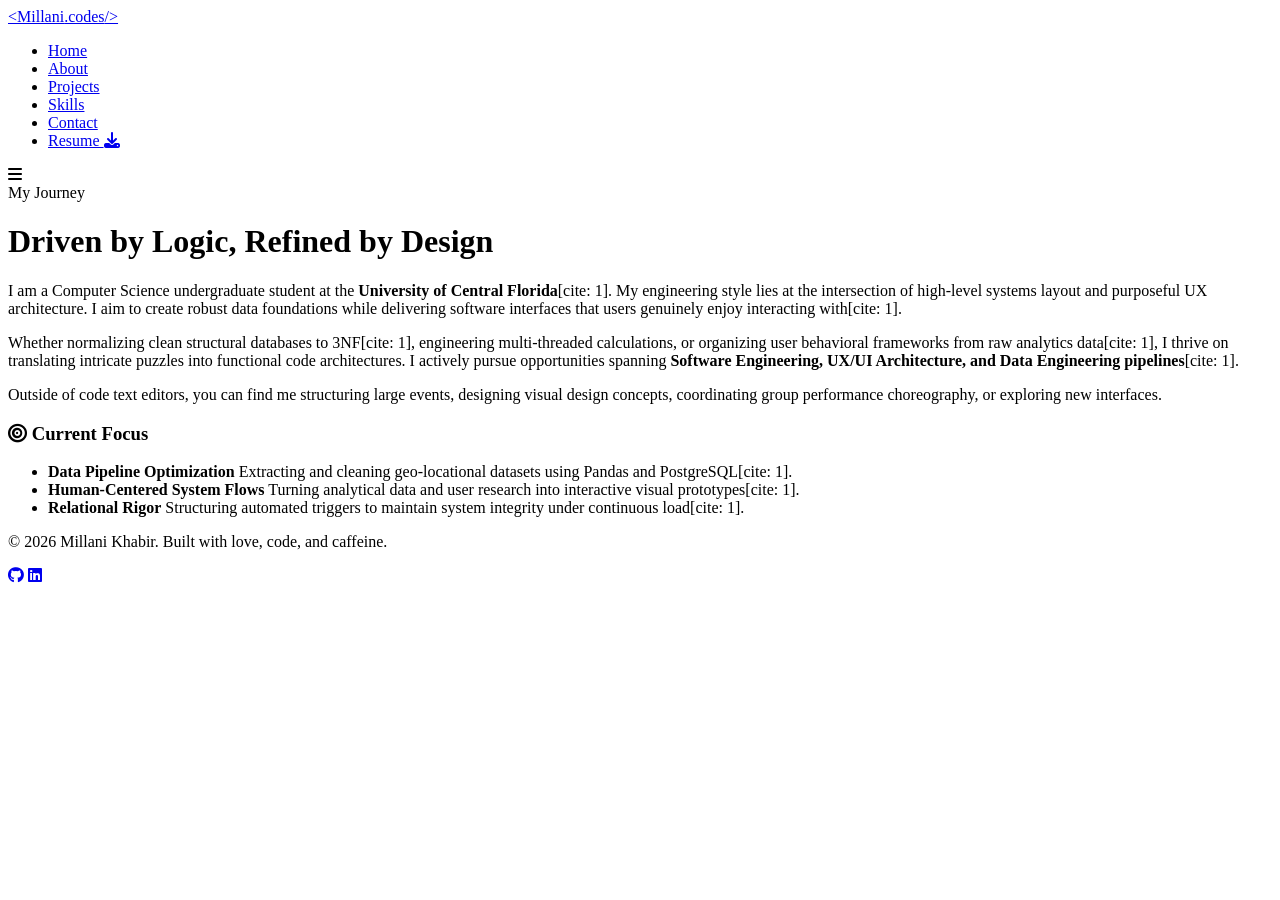
==== about.html @ f168f328 "Add about.html with personal information and layout about section" ====
<!DOCTYPE html>
<html lang="en">
<head>
    <meta charset="UTF-8">
    <meta name="viewport" content="width=device-width, initial-scale=1.0">
    <title>About Me | Millani Khabir</title>
    <link rel="stylesheet" href="style.css">
    <link rel="stylesheet" href="https://cdnjs.cloudflare.com/ajax/libs/font-awesome/6.4.0/css/all.min.css">
</head>
<body>

    <nav class="navbar">
        <div class="nav-container">
            <a href="index.html" class="logo">&lt;Millani<span>.codes</span>/&gt;</a>
            <ul class="nav-links">
                <li><a href="index.html" class="nav-link">Home</a></li>
                <li><a href="about.html" class="nav-link">About</a></li>
                <li><a href="projects.html" class="nav-link">Projects</a></li>
                <li><a href="skills.html" class="nav-link">Skills</a></li>
                <li><a href="contact.html" class="nav-link">Contact</a></li>
                <li><a href="assets/resume.pdf" class="btn btn-nav" download="millani_khabir.pdf">Resume <i class="fa-solid fa-download"></i></a></li>
            </ul>
            <div class="hamburger"><i class="fa-solid fa-bars"></i></div>
        </div>
    </nav>

    <main class="container section page-margin animate-fade">
        <div class="about-wrapper">
            <div class="about-main-text">
                <span class="section-badge">My Journey</span>
                <h1 class="page-title">Driven by Logic, <span class="highlight">Refined by Design</span></h1>
                <p>
                    I am a Computer Science undergraduate student at the <strong>University of Central Florida</strong>[cite: 1]. My engineering style lies at the intersection of high-level systems layout and purposeful UX architecture. I aim to create robust data foundations while delivering software interfaces that users genuinely enjoy interacting with[cite: 1].
                </p>
                <p>
                    Whether normalizing clean structural databases to 3NF[cite: 1], engineering multi-threaded calculations, or organizing user behavioral frameworks from raw analytics data[cite: 1], I thrive on translating intricate puzzles into functional code architectures. I actively pursue opportunities spanning <strong>Software Engineering, UX/UI Architecture, and Data Engineering pipelines</strong>[cite: 1].
                </p>
                <p>
                    Outside of code text editors, you can find me structuring large events, designing visual design concepts, coordinating group performance choreography, or exploring new interfaces.
                </p>
            </div>

            <div class="about-sidebar">
                <div class="focus-card">
                    <h3><i class="fa-solid fa-bullseye"></i> Current Focus</h3>
                    <ul class="focus-list">
                        <li>
                            <strong>Data Pipeline Optimization</strong>
                            <span>Extracting and cleaning geo-locational datasets using Pandas and PostgreSQL[cite: 1].</span>
                        </li>
                        <li>
                            <strong>Human-Centered System Flows</strong>
                            <span>Turning analytical data and user research into interactive visual prototypes[cite: 1].</span>
                        </li>
                        <li>
                            <strong>Relational Rigor</strong>
                            <span>Structuring automated triggers to maintain system integrity under continuous load[cite: 1].</span>
                        </li>
                    </ul>
                </div>
            </div>
        </div>
    </main>

    <footer class="footer">
        <div class="container footer-content">
            <p>&copy; 2026 Millani Khabir. Built with love, code, and caffeine.</p>
            <div class="footer-socials">
                <a href="https://github.com/millanik" target="_blank"><i class="fa-brands fa-github"></i></a>
                <a href="https://linkedin.com/in/millanik" target="_blank"><i class="fa-brands fa-linkedin"></i></a>
            </div>
        </div>
    </footer>

    <script src="script.js"></script>
</body>
</html>
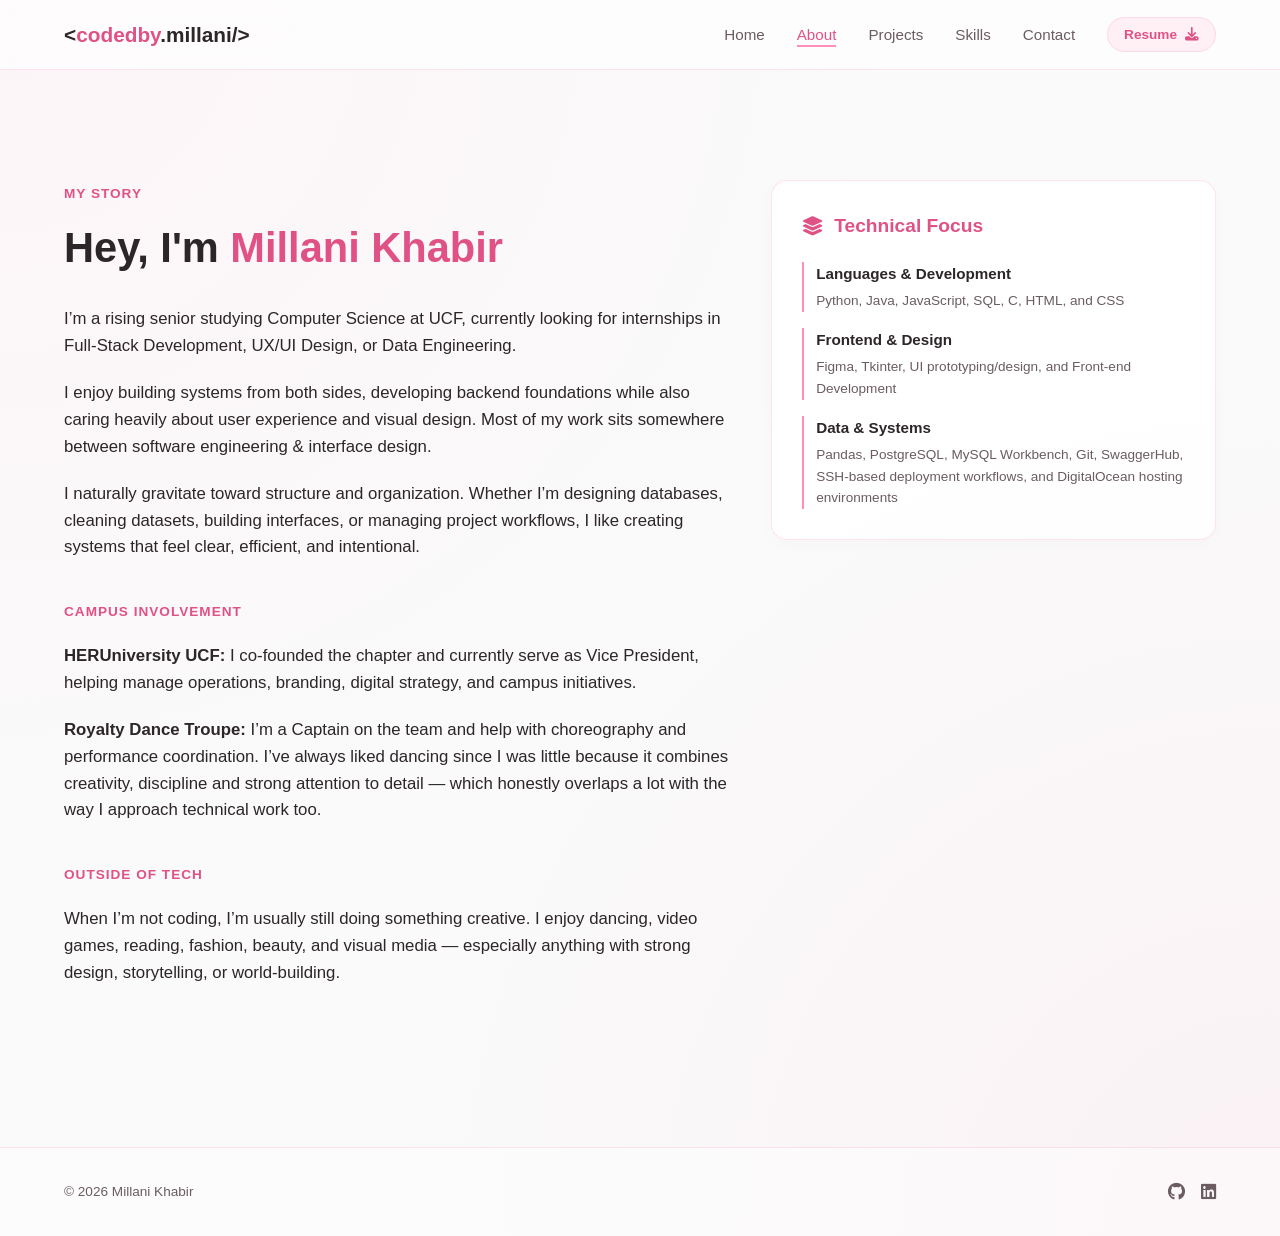
==== commit 0fce5c87: "Revise section badges and descriptions in about.html Updated text for clarity and consistency in the" ====
--- a/about.html
+++ b/about.html
@@ -11,7 +11,7 @@
 
     <nav class="navbar">
         <div class="nav-container">
-            <a href="index.html" class="logo">&lt;Millani<span>.codes</span>/&gt;</a>
+            <a href="index.html" class="logo">&lt;<span>codedby</span>.millani/&gt;</a>
             <ul class="nav-links">
                 <li><a href="index.html" class="nav-link">Home</a></li>
                 <li><a href="about.html" class="nav-link">About</a></li>
@@ -26,45 +26,61 @@
 
     <main class="container section page-margin animate-fade">
         <div class="about-wrapper">
+            
             <div class="about-main-text">
-                <span class="section-badge">My Journey</span>
-                <h1 class="page-title">Driven by Logic, <span class="highlight">Refined by Design</span></h1>
+                <span class="section-badge">My Story</span>
+                <h1 class="page-title">Hey, I'm <span class="highlight">Millani Khabir</span></h1>
+                
                 <p>
-                    I am a Computer Science undergraduate student at the <strong>University of Central Florida</strong>[cite: 1]. My engineering style lies at the intersection of high-level systems layout and purposeful UX architecture. I aim to create robust data foundations while delivering software interfaces that users genuinely enjoy interacting with[cite: 1].
+                    I’m a rising senior studying Computer Science at UCF, currently looking for internships in Full-Stack Development, UX/UI Design, or Data Engineering.
                 </p>
                 <p>
-                    Whether normalizing clean structural databases to 3NF[cite: 1], engineering multi-threaded calculations, or organizing user behavioral frameworks from raw analytics data[cite: 1], I thrive on translating intricate puzzles into functional code architectures. I actively pursue opportunities spanning <strong>Software Engineering, UX/UI Architecture, and Data Engineering pipelines</strong>[cite: 1].
+                    I enjoy building systems from both sides, developing backend foundations while also caring heavily about user experience and visual design. Most of my work sits somewhere between software engineering & interface design.
                 </p>
                 <p>
-                    Outside of code text editors, you can find me structuring large events, designing visual design concepts, coordinating group performance choreography, or exploring new interfaces.
+                    I naturally gravitate toward structure and organization. Whether I’m designing databases, cleaning datasets, building interfaces, or managing project workflows, I like creating systems that feel clear, efficient, and intentional.
+                </p>
+
+                <span class="section-badge" style="margin-top: 20px;">Campus Involvement</span>
+                <p style="margin-top: 10px;">
+                    <strong>HERUniversity UCF:</strong> I co-founded the chapter and currently serve as Vice President, helping manage operations, branding, digital strategy, and campus initiatives.
+                </p>
+                <p>
+                    <strong>Royalty Dance Troupe:</strong> I’m a Captain on the team and help with choreography and performance coordination. I’ve always liked dancing since I was little because it combines creativity, discipline and strong attention to detail — which honestly overlaps a lot with the way I approach technical work too.
+                </p>
+
+                <span class="section-badge" style="margin-top: 20px;">Outside of Tech</span>
+                <p style="margin-top: 10px;">
+                    When I’m not coding, I’m usually still doing something creative. I enjoy dancing, video games, reading, fashion, beauty, and visual media — especially anything with strong design, storytelling, or world-building.
                 </p>
             </div>
 
             <div class="about-sidebar">
                 <div class="focus-card">
-                    <h3><i class="fa-solid fa-bullseye"></i> Current Focus</h3>
+                    <h3><i class="fa-solid fa-layer-group"></i> Technical Focus</h3>
                     <ul class="focus-list">
                         <li>
-                            <strong>Data Pipeline Optimization</strong>
-                            <span>Extracting and cleaning geo-locational datasets using Pandas and PostgreSQL[cite: 1].</span>
+                            <strong>Languages & Development</strong>
+                            <span>Python, Java, JavaScript, SQL, C, HTML, and CSS</span>
                         </li>
                         <li>
-                            <strong>Human-Centered System Flows</strong>
-                            <span>Turning analytical data and user research into interactive visual prototypes[cite: 1].</span>
+                            <strong>Frontend & Design</strong>
+                            <span>Figma, Tkinter, UI prototyping/design, and Front-end Development</span>
                         </li>
                         <li>
-                            <strong>Relational Rigor</strong>
-                            <span>Structuring automated triggers to maintain system integrity under continuous load[cite: 1].</span>
+                            <strong>Data & Systems</strong>
+                            <span>Pandas, PostgreSQL, MySQL Workbench, Git, SwaggerHub, SSH-based deployment workflows, and DigitalOcean hosting environments</span>
                         </li>
                     </ul>
                 </div>
             </div>
+
         </div>
     </main>
 
     <footer class="footer">
         <div class="container footer-content">
-            <p>&copy; 2026 Millani Khabir. Built with love, code, and caffeine.</p>
+            <p>&copy; 2026 Millani Khabir</p>
             <div class="footer-socials">
                 <a href="https://github.com/millanik" target="_blank"><i class="fa-brands fa-github"></i></a>
                 <a href="https://linkedin.com/in/millanik" target="_blank"><i class="fa-brands fa-linkedin"></i></a>
--- a/style.css
+++ b/style.css
@@ -0,0 +1,833 @@
+/* --- Style Configuration Variables --- */
+:root {
+    --primary-pink: #ff8ebb;
+    --primary-hover: #ff6b9e;
+    --dark-pink: #e05286;
+    --light-pink-bg: #fff0f5;
+    --soft-white: #fafafa;
+    --text-dark: #2d2629;
+    --text-muted: #6b5c62;
+    --card-bg: rgba(255, 255, 255, 0.85);
+    --border-color: rgba(255, 142, 187, 0.25);
+    --font-stack: -apple-system, BlinkMacSystemFont, 'Segoe UI', Roboto, Helvetica, Arial, sans-serif;
+    --transition-smooth: all 0.3s cubic-bezier(0.4, 0, 0.2, 1);
+}
+
+/* --- Base Formats & Typography --- */
+* {
+    margin: 0;
+    padding: 0;
+    box-sizing: border-box;
+}
+
+body {
+    font-family: var(--font-stack);
+    background-color: var(--soft-white);
+    background-image: 
+        radial-gradient(at 0% 0%, rgba(255, 240, 245, 0.5) 0px, transparent 50%),
+        radial-gradient(at 100% 100%, rgba(255, 142, 187, 0.08) 0px, transparent 50%);
+    color: var(--text-dark);
+    line-height: 1.6;
+    min-height: 100-vh;
+    display: flex;
+    flex-direction: column;
+}
+
+.container {
+    width: 90%;
+    max-width: 1200px;
+    margin: 0 auto;
+}
+
+.page-margin {
+    margin-top: 100px;
+    flex: 1;
+}
+
+a {
+    text-decoration: none;
+    color: inherit;
+    transition: var(--transition-smooth);
+}
+
+/* --- Layout Buttons --- */
+.btn {
+    display: inline-flex;
+    align-items: center;
+    gap: 8px;
+    padding: 10px 22px;
+    border-radius: 30px;
+    font-weight: 600;
+    font-size: 0.95rem;
+    cursor: pointer;
+    transition: var(--transition-smooth);
+    border: none;
+}
+
+.btn-primary {
+    background-color: var(--primary-pink);
+    color: white;
+    box-shadow: 0 4px 15px rgba(255, 142, 187, 0.4);
+}
+
+.btn-primary:hover {
+    background-color: var(--primary-hover);
+    transform: translateY(-2px);
+    box-shadow: 0 6px 20px rgba(255, 142, 187, 0.5);
+}
+
+.btn-secondary {
+    background-color: transparent;
+    color: var(--dark-pink);
+    border: 2px solid var(--primary-pink);
+}
+
+.btn-secondary:hover {
+    background-color: var(--light-pink-bg);
+    transform: translateY(-2px);
+}
+
+.btn-nav {
+    background-color: var(--light-pink-bg);
+    color: var(--dark-pink);
+    border: 1px solid var(--border-color);
+    padding: 6px 16px;
+    font-size: 0.85rem;
+}
+
+.btn-nav:hover {
+    background-color: var(--primary-pink);
+    color: white;
+}
+
+.btn-card {
+    background-color: var(--soft-white);
+    color: var(--text-dark);
+    border: 1px solid var(--border-color);
+    padding: 8px 16px;
+    font-size: 0.85rem;
+    border-radius: 8px;
+}
+
+.btn-card:hover {
+    border-color: var(--primary-pink);
+    color: var(--dark-pink);
+    background-color: var(--light-pink-bg);
+}
+
+/* --- Responsive Navigation Structure --- */
+.navbar {
+    position: fixed;
+    top: 0;
+    left: 0;
+    width: 100%;
+    height: 70px;
+    background-color: rgba(254, 254, 254, 0.8);
+    backdrop-filter: blur(12px);
+    -webkit-backdrop-filter: blur(12px);
+    border-bottom: 1px solid var(--border-color);
+    z-index: 1000;
+}
+
+.nav-container {
+    display: flex;
+    justify-content: space-between;
+    align-items: center;
+    height: 100%;
+    width: 90%;
+    max-width: 1200px;
+    margin: 0 auto;
+}
+
+.logo {
+    font-size: 1.3rem;
+    font-weight: 700;
+    color: var(--text-dark);
+}
+
+.logo span {
+    color: var(--dark-pink);
+}
+
+.nav-links {
+    display: flex;
+    align-items: center;
+    gap: 32px;
+    list-style: none;
+}
+
+.nav-link {
+    font-size: 0.95rem;
+    font-weight: 500;
+    color: var(--text-muted);
+    position: relative;
+    padding: 4px 0;
+}
+
+.nav-link:hover, .nav-link.active-link {
+    color: var(--dark-pink);
+}
+
+.nav-link::after {
+    content: '';
+    position: absolute;
+    bottom: 0;
+    left: 0;
+    width: 0;
+    height: 2px;
+    background-color: var(--primary-pink);
+    transition: var(--transition-smooth);
+}
+
+.nav-link:hover::after, .nav-link.active-link::after {
+    width: 100%;
+}
+
+.hamburger {
+    display: none;
+    font-size: 1.4rem;
+    color: var(--text-dark);
+    cursor: pointer;
+}
+
+/* --- Homepage Layout Components --- */
+.hero-section {
+    min-height: 90vh;
+    display: flex;
+    align-items: center;
+    padding-top: 80px;
+    overflow: hidden;
+}
+
+.hero-container {
+    display: grid;
+    grid-template-columns: 1.1fr 0.9fr;
+    gap: 40px;
+    align-items: center;
+}
+
+.sparkle-badge {
+    display: inline-flex;
+    align-items: center;
+    gap: 6px;
+    background-color: var(--light-pink-bg);
+    color: var(--dark-pink);
+    padding: 6px 14px;
+    border-radius: 20px;
+    font-size: 0.8rem;
+    font-weight: 600;
+    margin-bottom: 20px;
+    border: 1px solid rgba(255, 142, 187, 0.3);
+}
+
+.hero-content h1 {
+    font-size: 3.2rem;
+    line-height: 1.15;
+    margin-bottom: 10px;
+}
+
+.highlight {
+    color: var(--dark-pink);
+    position: relative;
+    display: inline-block;
+}
+
+.hero-content h2 {
+    font-size: 1.8rem;
+    color: var(--text-muted);
+    margin-bottom: 20px;
+    font-weight: 500;
+    min-height: 40px;
+}
+
+.hero-subtitle {
+    font-size: 1.1rem;
+    color: var(--text-muted);
+    margin-bottom: 35px;
+    max-width: 520px;
+}
+
+.hero-ctas {
+    display: flex;
+    gap: 16px;
+}
+
+/* --- Hero Graphics Showcase --- */
+.hero-visual {
+    position: relative;
+    display: flex;
+    justify-content: center;
+    align-items: center;
+    height: 400px;
+}
+
+.blob-bg {
+    position: absolute;
+    width: 320px;
+    height: 320px;
+    background: linear-gradient(135deg, rgba(255,142,187,0.3) 0%, rgba(255,200,220,0.4) 100%);
+    filter: blur(40px);
+    border-radius: 50%;
+    z-index: 1;
+}
+
+.window-card {
+    background: var(--card-bg);
+    border: 1px solid var(--border-color);
+    border-radius: 12px;
+    box-shadow: 0 10px 30px rgba(255, 142, 187, 0.1);
+    backdrop-filter: blur(8px);
+    -webkit-backdrop-filter: blur(8px);
+    position: absolute;
+    z-index: 2;
+    transition: var(--transition-smooth);
+}
+
+.window-card:hover {
+    transform: translateY(-4px);
+    box-shadow: 0 15px 35px rgba(255, 142, 187, 0.15);
+}
+
+.visual-card-1 {
+    width: 340px;
+    top: 30px;
+    left: 20px;
+}
+
+.window-header {
+    display: flex;
+    align-items: center;
+    gap: 6px;
+    padding: 10px 14px;
+    border-bottom: 1px solid var(--border-color);
+}
+
+.dot {
+    width: 10px;
+    height: 10px;
+    border-radius: 50%;
+}
+
+.dot.red { background-color: #ff5f56; }
+.dot.yellow { background-color: #ffbd2e; }
+.dot.green { background-color: #27c93f; }
+
+.window-title {
+    font-size: 0.75rem;
+    font-family: monospace;
+    color: var(--text-muted);
+    margin-left: 10px;
+}
+
+.window-body {
+    padding: 16px;
+    font-family: monospace;
+    font-size: 0.8rem;
+    color: var(--text-dark);
+}
+
+.keyword { color: #d33f77; font-weight: bold; }
+.comment { color: #aaa1a4; font-style: italic; }
+.string { color: #4ba377; }
+
+.visual-card-2 {
+    width: 180px;
+    bottom: 50px;
+    right: 20px;
+    padding: 16px;
+}
+
+.ui-mock-header {
+    display: flex;
+    align-items: center;
+    gap: 8px;
+    margin-bottom: 12px;
+}
+
+.ui-circle {
+    width: 16px;
+    height: 16px;
+    background-color: var(--primary-pink);
+    border-radius: 50%;
+}
+
+.ui-bar {
+    height: 6px;
+    background-color: var(--border-color);
+    border-radius: 4px;
+}
+
+.ui-bar.short { width: 60px; }
+
+.ui-mock-metrics {
+    display: flex;
+    flex-direction: column;
+    gap: 8px;
+}
+
+.ui-metric-box {
+    background-color: var(--light-pink-bg);
+    padding: 8px;
+    border-radius: 6px;
+    display: flex;
+    justify-content: space-between;
+    align-items: center;
+}
+
+.metric-val {
+    font-size: 0.9rem;
+    font-weight: 700;
+    color: var(--dark-pink);
+}
+
+.metric-lbl {
+    font-size: 0.7rem;
+    color: var(--text-muted);
+}
+
+/* --- Focus Area Core Layout Previews --- */
+.section {
+    padding: 80px 0;
+}
+
+.text-center { text-align: center; }
+
+.section-title {
+    font-size: 2.2rem;
+    margin-bottom: 45px;
+    position: relative;
+}
+
+.preview-grid {
+    display: grid;
+    grid-template-columns: repeat(auto-fit, minmax(280px, 1fr));
+    gap: 24px;
+}
+
+.preview-card {
+    background: var(--card-bg);
+    border: 1px solid var(--border-color);
+    padding: 35px 25px;
+    border-radius: 16px;
+    transition: var(--transition-smooth);
+}
+
+.preview-card:hover {
+    transform: translateY(-6px);
+    border-color: var(--primary-pink);
+    box-shadow: 0 12px 25px rgba(255, 142, 187, 0.08);
+}
+
+.icon-box {
+    width: 50px;
+    height: 50px;
+    background-color: var(--light-pink-bg);
+    color: var(--dark-pink);
+    display: flex;
+    align-items: center;
+    justify-content: center;
+    border-radius: 12px;
+    font-size: 1.4rem;
+    margin-bottom: 20px;
+}
+
+.preview-card h3 {
+    font-size: 1.25rem;
+    margin-bottom: 12px;
+}
+
+.preview-card p {
+    color: var(--text-muted);
+    font-size: 0.95rem;
+}
+
+/* --- About Structure Components --- */
+.section-badge {
+    display: inline-block;
+    color: var(--dark-pink);
+    font-size: 0.85rem;
+    font-weight: 700;
+    text-transform: uppercase;
+    letter-spacing: 1px;
+    margin-bottom: 10px;
+}
+
+.page-title {
+    font-size: 2.6rem;
+    margin-bottom: 25px;
+}
+
+.section-subtitle {
+    color: var(--text-muted);
+    max-width: 600px;
+    margin: 0 auto 40px auto;
+}
+
+.about-wrapper {
+    display: grid;
+    grid-template-columns: 1.2fr 0.8fr;
+    gap: 40px;
+    align-items: start;
+}
+
+.about-main-text p {
+    margin-bottom: 20px;
+    font-size: 1.05rem;
+    color: var(--text-dark);
+}
+
+.focus-card {
+    background: var(--card-bg);
+    border: 1px solid var(--border-color);
+    border-radius: 16px;
+    padding: 30px;
+    box-shadow: 0 4px 20px rgba(0,0,0,0.02);
+}
+
+.focus-card h3 {
+    font-size: 1.2rem;
+    margin-bottom: 20px;
+    display: flex;
+    align-items: center;
+    gap: 10px;
+    color: var(--dark-pink);
+}
+
+.focus-list {
+    list-style: none;
+    display: flex;
+    flex-direction: column;
+    gap: 16px;
+}
+
+.focus-list li {
+    display: flex;
+    flex-direction: column;
+    gap: 4px;
+    padding-left: 12px;
+    border-left: 2px solid var(--primary-pink);
+}
+
+.focus-list strong {
+    font-size: 0.95rem;
+}
+
+.focus-list span {
+    font-size: 0.85rem;
+    color: var(--text-muted);
+}
+
+/* --- Projects Interactive Layout Section --- */
+.filter-wrapper {
+    display: flex;
+    justify-content: center;
+    gap: 12px;
+    margin-bottom: 40px;
+    flex-wrap: wrap;
+}
+
+.filter-btn {
+    background-color: transparent;
+    border: 1px solid var(--border-color);
+    padding: 8px 18px;
+    border-radius: 20px;
+    font-weight: 500;
+    font-size: 0.9rem;
+    cursor: pointer;
+    color: var(--text-muted);
+    transition: var(--transition-smooth);
+}
+
+.filter-btn:hover, .filter-btn.active {
+    background-color: var(--primary-pink);
+    color: white;
+    border-color: var(--primary-pink);
+}
+
+.projects-grid {
+    display: grid;
+    grid-template-columns: repeat(auto-fill, minmax(320px, 1fr));
+    gap: 24px;
+}
+
+.project-card {
+    background: var(--card-bg);
+    border: 1px solid var(--border-color);
+    border-radius: 16px;
+    padding: 24px;
+    display: flex;
+    flex-direction: column;
+    transition: var(--transition-smooth);
+}
+
+.project-card.hide {
+    display: none;
+}
+
+.project-header {
+    margin-bottom: 14px;
+}
+
+.proj-category {
+    font-size: 0.75rem;
+    font-weight: 600;
+    color: var(--dark-pink);
+    background-color: var(--light-pink-bg);
+    padding: 4px 10px;
+    border-radius: 12px;
+}
+
+.project-card h3 {
+    font-size: 1.3rem;
+    margin-bottom: 10px;
+}
+
+.project-card p {
+    font-size: 0.95rem;
+    color: var(--text-muted);
+    margin-bottom: 20px;
+    flex: 1;
+}
+
+.tech-tags {
+    display: flex;
+    gap: 8px;
+    flex-wrap: wrap;
+    margin-bottom: 20px;
+}
+
+.tech-tags span {
+    font-size: 0.75rem;
+    background-color: rgba(0, 0, 0, 0.04);
+    padding: 4px 10px;
+    border-radius: 6px;
+    font-weight: 500;
+}
+
+.project-links {
+    display: flex;
+    gap: 10px;
+}
+
+/* --- Skills Inventory Section --- */
+.skills-grid {
+    display: grid;
+    grid-template-columns: repeat(auto-fit, minmax(300px, 1fr));
+    gap: 24px;
+}
+
+.skills-card {
+    background: var(--card-bg);
+    border: 1px solid var(--border-color);
+    border-radius: 16px;
+    padding: 24px;
+}
+
+.skills-card-header {
+    display: flex;
+    align-items: center;
+    gap: 12px;
+    margin-bottom: 18px;
+    color: var(--dark-pink);
+}
+
+.skills-card-header i {
+    font-size: 1.2rem;
+}
+
+.skills-card-header h3 {
+    font-size: 1.15rem;
+    color: var(--text-dark);
+}
+
+.pill-container {
+    display: flex;
+    gap: 8px;
+    flex-wrap: wrap;
+}
+
+.pill {
+    background-color: white;
+    border: 1px solid rgba(255, 142, 187, 0.15);
+    padding: 6px 14px;
+    border-radius: 20px;
+    font-size: 0.85rem;
+    font-weight: 500;
+    transition: var(--transition-smooth);
+}
+
+.skills-card:hover .pill {
+    border-color: rgba(255, 142, 187, 0.4);
+}
+
+/* --- Contact & Request Layout Card --- */
+.contact-grid {
+    display: grid;
+    grid-template-columns: 0.9fr 1.1fr;
+    gap: 40px;
+    align-items: start;
+    max-width: 900px;
+    margin: 40px auto 0 auto;
+}
+
+.contact-info h3 {
+    font-size: 1.4rem;
+    margin-bottom: 14px;
+}
+
+.contact-info p {
+    color: var(--text-muted);
+    margin-bottom: 30px;
+}
+
+.info-links {
+    display: flex;
+    flex-direction: column;
+    gap: 16px;
+}
+
+.info-item {
+    display: flex;
+    align-items: center;
+    gap: 14px;
+    padding: 14px;
+    background: var(--card-bg);
+    border: 1px solid var(--border-color);
+    border-radius: 12px;
+    font-weight: 500;
+    font-size: 0.95rem;
+}
+
+.info-item i {
+    font-size: 1.2rem;
+    color: var(--dark-pink);
+    width: 24px;
+    text-align: center;
+}
+
+.info-item:hover {
+    border-color: var(--primary-pink);
+    transform: translateX(4px);
+}
+
+.contact-form-card {
+    background: var(--card-bg);
+    border: 1px solid var(--border-color);
+    padding: 30px;
+    border-radius: 16px;
+    box-shadow: 0 4px 20px rgba(0,0,0,0.01);
+}
+
+.form-group {
+    display: flex;
+    flex-direction: column;
+    gap: 6px;
+    margin-bottom: 18px;
+}
+
+.form-group label {
+    font-size: 0.85rem;
+    font-weight: 600;
+    color: var(--text-dark);
+}
+
+.form-group input, .form-group textarea {
+    font-family: var(--font-stack);
+    padding: 12px;
+    border: 1px solid var(--border-color);
+    background-color: rgba(255,255,255,0.6);
+    border-radius: 8px;
+    outline: none;
+    font-size: 0.95rem;
+    transition: var(--transition-smooth);
+}
+
+.form-group input:focus, .form-group textarea:focus {
+    border-color: var(--primary-pink);
+    background-color: white;
+    box-shadow: 0 0 0 3px rgba(255, 142, 187, 0.15);
+}
+
+.full-width {
+    width: 100%;
+    justify-content: center;
+}
+
+/* --- Universal Static Footer --- */
+.footer {
+    border-top: 1px solid var(--border-color);
+    padding: 30px 0;
+    background-color: rgba(255, 255, 255, 0.4);
+    margin-top: 60px;
+}
+
+.footer-content {
+    display: flex;
+    justify-content: space-between;
+    align-items: center;
+    flex-wrap: wrap;
+    gap: 16px;
+    font-size: 0.85rem;
+    color: var(--text-muted);
+}
+
+.footer-socials {
+    display: flex;
+    gap: 16px;
+    font-size: 1.1rem;
+}
+
+/* --- Reveal Mechanics Animations --- */
+.scroll-reveal {
+    opacity: 0;
+    transform: translateY(20px);
+    transition: opacity 0.6s ease-out, transform 0.6s ease-out;
+}
+
+.scroll-reveal.visible {
+    opacity: 1;
+    transform: translateY(0);
+}
+
+.animate-fade {
+    animation: fadeIn 0.5s ease-in-out forwards;
+}
+
+@keyframes fadeIn {
+    from { opacity: 0; transform: translateY(10px); }
+    to { opacity: 1; transform: translateY(0); }
+}
+
+/* --- Responsive Layout Breakers --- */
+@media (max-width: 992px) {
+    .hero-container {
+        grid-template-columns: 1fr;
+        text-align: center;
+        padding-bottom: 40px;
+    }
+    .hero-content h1 { font-size: 2.8rem; }
+    .hero-subtitle { margin: 0 auto 30px auto; }
+    .hero-ctas { justify-content: center; }
+    .hero-visual { height: 350px; margin-top: 20px; }
+    .about-wrapper, .contact-grid { grid-template-columns: 1fr; }
+}
+
+@media (max-width: 768px) {
+    .hamburger { display: block; }
+    .nav-links {
+        position: absolute;
+        top: 70px;
+        left: -100%;
+        width: 100%;
+        height: calc(100vh - 70px);
+        background-color: rgba(254, 254, 254, 0.98);
+        flex-direction: column;
+        padding: 40px 0;
+        gap: 24px;
+        transition: left 0.4s ease;
+        border-bottom: 1px solid var(--border-color);
+    }
+    .nav-links.active { left: 0; }
+    .btn-nav { padding: 10px 24px; font-size: 1rem; }
+    .section { padding: 50px 0; }
+}
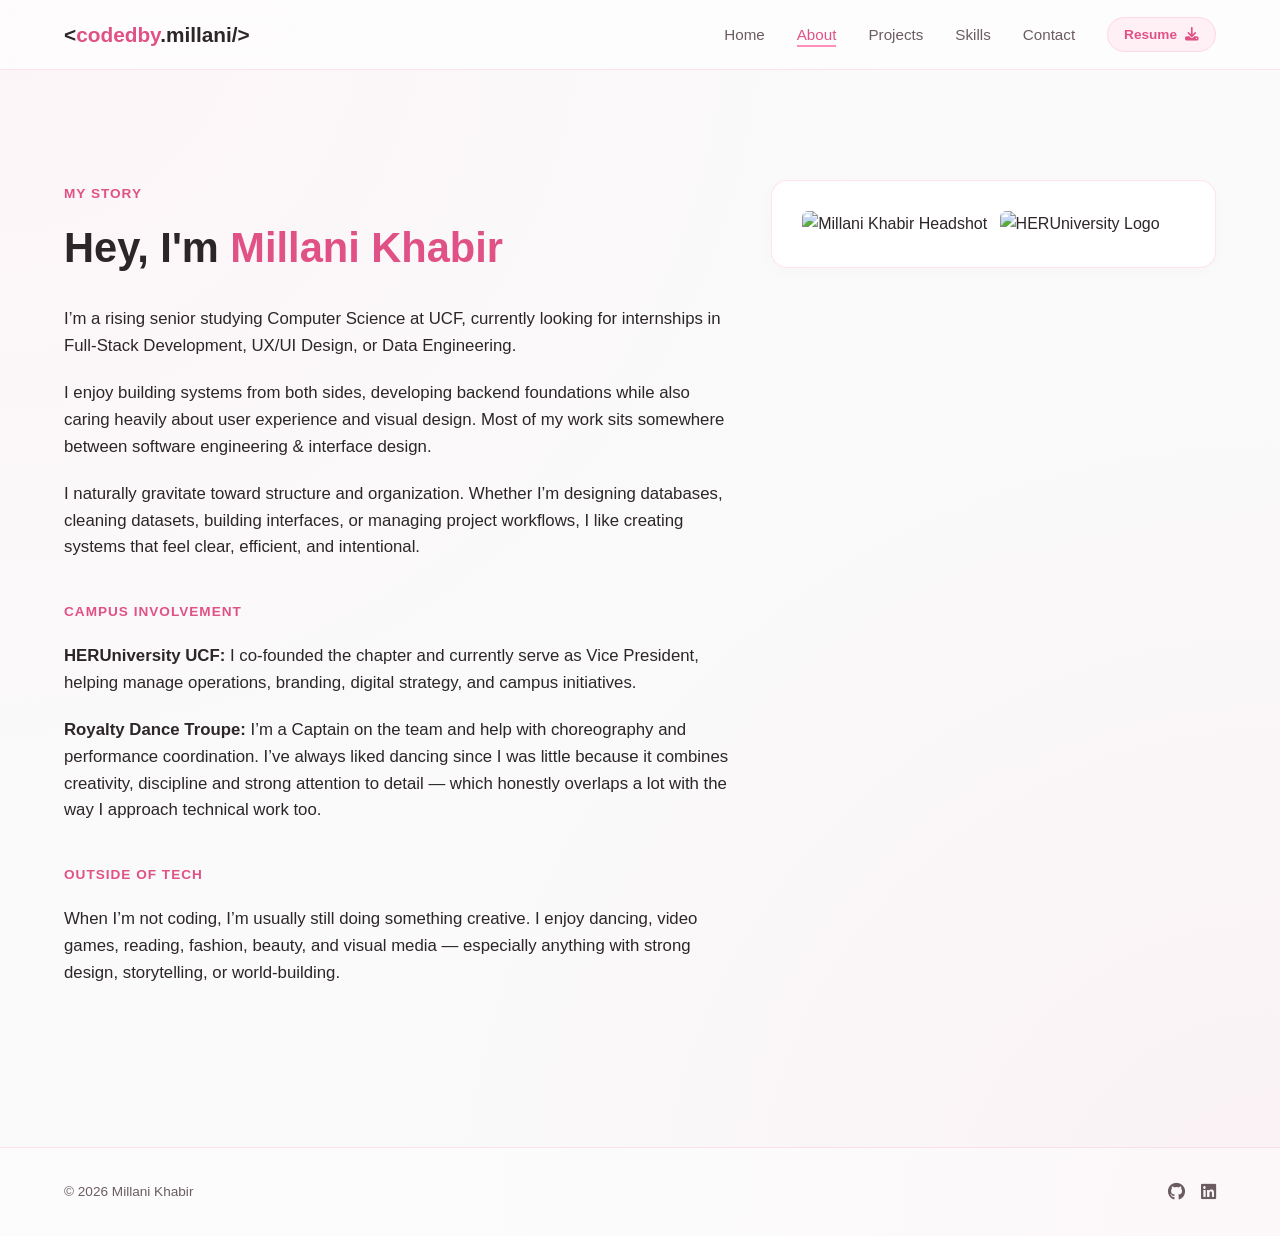
==== commit ea83c313: "Update about.html to remove focus list and add images Removed technical focus section and added imag" ====
--- a/about.html
+++ b/about.html
@@ -57,21 +57,10 @@
 
             <div class="about-sidebar">
                 <div class="focus-card">
-                    <h3><i class="fa-solid fa-layer-group"></i> Technical Focus</h3>
-                    <ul class="focus-list">
-                        <li>
-                            <strong>Languages & Development</strong>
-                            <span>Python, Java, JavaScript, SQL, C, HTML, and CSS</span>
-                        </li>
-                        <li>
-                            <strong>Frontend & Design</strong>
-                            <span>Figma, Tkinter, UI prototyping/design, and Front-end Development</span>
-                        </li>
-                        <li>
-                            <strong>Data & Systems</strong>
-                            <span>Pandas, PostgreSQL, MySQL Workbench, Git, SwaggerHub, SSH-based deployment workflows, and DigitalOcean hosting environments</span>
-                        </li>
-                    </ul>
+                    <div style="display: flex; gap: 12px; align-items: center; justify-content: center;">
+                        <img src="assets/side.jpg" alt="Millani Khabir Headshot" style="width: 50%; height: auto; border-radius: 6px; object-fit: cover;">
+                        <img src="assets/her_uni.jpg" alt="HERUniversity Logo" style="width: 50%; height: auto; border-radius: 6px; object-fit: cover;">
+                    </div>
                 </div>
             </div>
 
